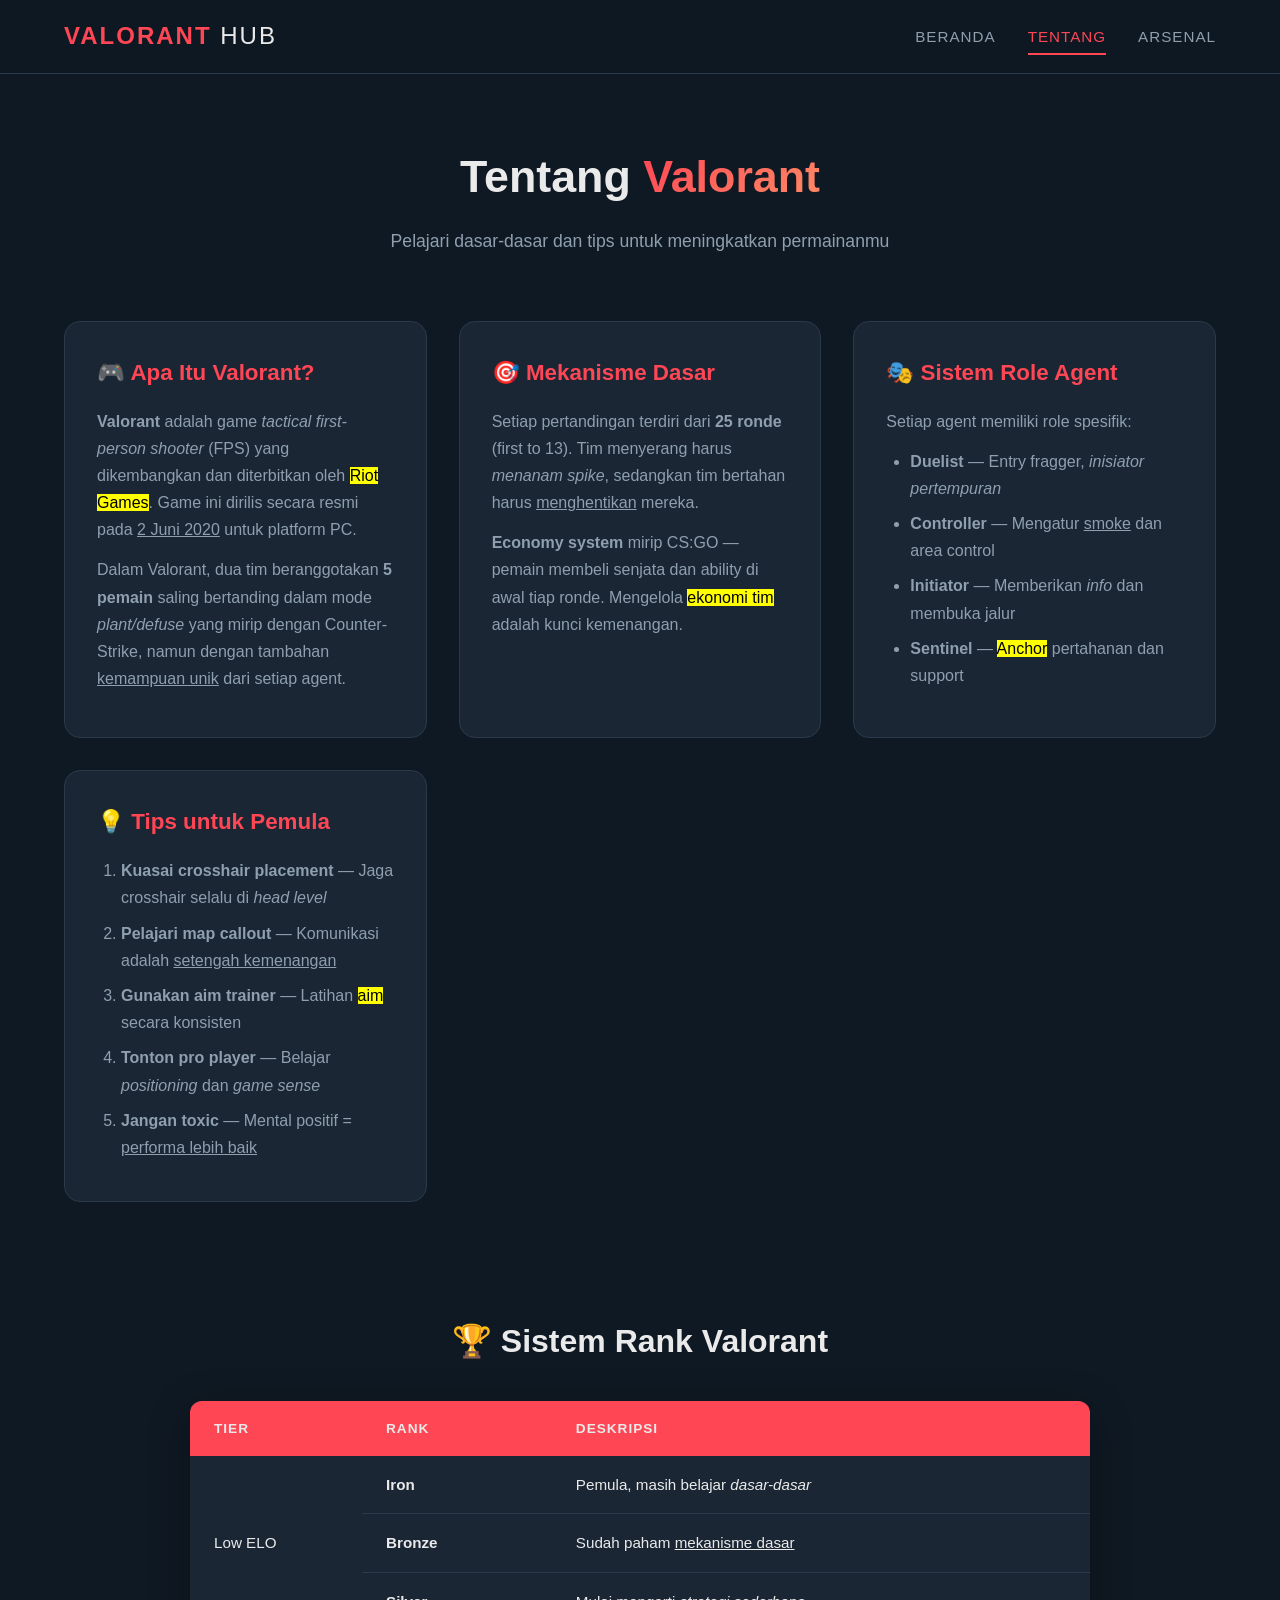
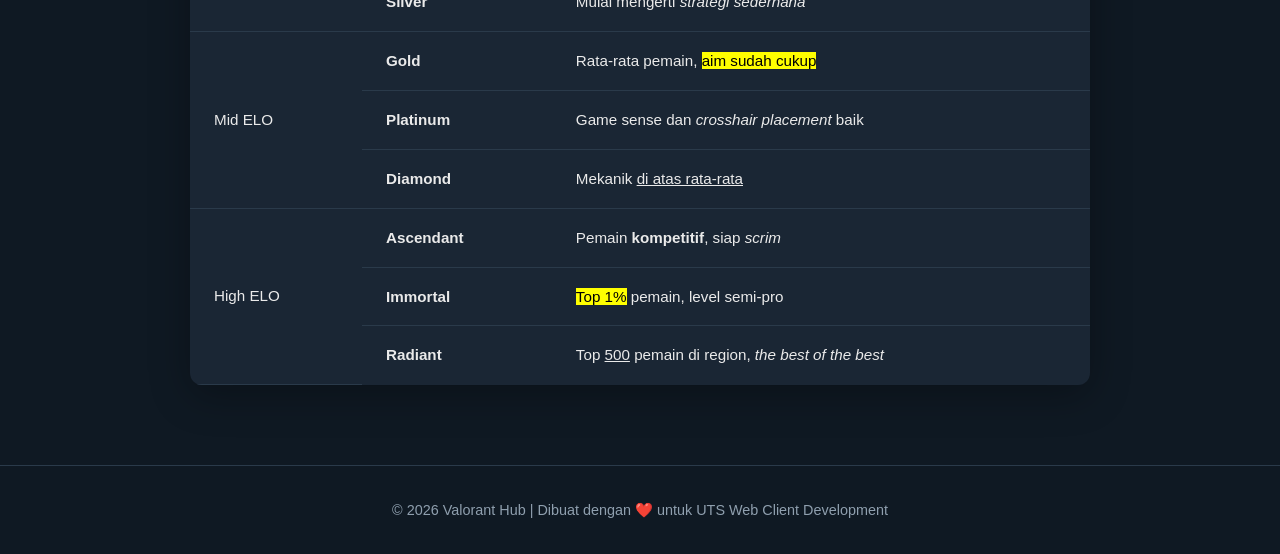
==== about.html @ b9630219 "feat: complete Valorant Hub website for UTS Web Client Development" ====
<!DOCTYPE html>
<html lang="id">
<head>
  <meta charset="UTF-8">
  <meta name="viewport" content="width=device-width, initial-scale=1.0">
  <title>Valorant Hub - Tentang</title>
  <link rel="stylesheet" href="style.css">
</head>
<body>
  <header>
    <nav>
      <div class="logo">VALORANT<span> HUB</span></div>
      <ul class="nav-links">
        <li><a href="index.html">Beranda</a></li>
        <li><a href="about.html" class="active">Tentang</a></li>
        <li><a href="gallery.html">Arsenal</a></li>
      </ul>
      <div class="hamburger" onclick="toggleMenu()">
        <span></span>
        <span></span>
        <span></span>
      </div>
    </nav>
  </header>

  <main>
    <section class="page-header">
      <h1>Tentang <span class="highlight">Valorant</span></h1>
      <p>Pelajari dasar-dasar dan tips untuk meningkatkan permainanmu</p>
    </section>

    <section class="about-content">
      <div class="about-grid">
        <div class="about-card">
          <h2>🎮 Apa Itu Valorant?</h2>
          <p><strong>Valorant</strong> adalah game <em>tactical first-person shooter</em> (FPS) yang dikembangkan dan diterbitkan oleh <mark>Riot Games</mark>. Game ini dirilis secara resmi pada <u>2 Juni 2020</u> untuk platform PC.</p>
          <p>Dalam Valorant, dua tim beranggotakan <strong>5 pemain</strong> saling bertanding dalam mode <em>plant/defuse</em> yang mirip dengan Counter-Strike, namun dengan tambahan <u>kemampuan unik</u> dari setiap agent.</p>
        </div>

        <div class="about-card">
          <h2>🎯 Mekanisme Dasar</h2>
          <p>Setiap pertandingan terdiri dari <strong>25 ronde</strong> (first to 13). Tim menyerang harus <em>menanam spike</em>, sedangkan tim bertahan harus <u>menghentikan</u> mereka.</p>
          <p><strong>Economy system</strong> mirip CS:GO — pemain membeli senjata dan ability di awal tiap ronde. Mengelola <mark>ekonomi tim</mark> adalah kunci kemenangan.</p>
        </div>

        <div class="about-card">
          <h2>🎭 Sistem Role Agent</h2>
          <p>Setiap agent memiliki role spesifik:</p>
          <ul>
            <li><strong>Duelist</strong> — Entry fragger, <em>inisiator pertempuran</em></li>
            <li><strong>Controller</strong> — Mengatur <u>smoke</u> dan area control</li>
            <li><strong>Initiator</strong> — Memberikan <em>info</em> dan membuka jalur</li>
            <li><strong>Sentinel</strong> — <mark>Anchor</mark> pertahanan dan support</li>
          </ul>
        </div>

        <div class="about-card">
          <h2>💡 Tips untuk Pemula</h2>
          <ol>
            <li><strong>Kuasai crosshair placement</strong> — Jaga crosshair selalu di <em>head level</em></li>
            <li><strong>Pelajari map callout</strong> — Komunikasi adalah <u>setengah kemenangan</u></li>
            <li><strong>Gunakan aim trainer</strong> — Latihan <mark>aim</mark> secara konsisten</li>
            <li><strong>Tonton pro player</strong> — Belajar <em>positioning</em> dan <em>game sense</em></li>
            <li><strong>Jangan toxic</strong> — Mental positif = <u>performa lebih baik</u></li>
          </ol>
        </div>
      </div>
    </section>

    <section class="rank-table">
      <h2>🏆 Sistem Rank Valorant</h2>
      <table>
        <thead>
          <tr>
            <th>Tier</th>
            <th>Rank</th>
            <th>Deskripsi</th>
          </tr>
        </thead>
        <tbody>
          <tr>
            <td rowspan="3">Low ELO</td>
            <td><strong>Iron</strong></td>
            <td>Pemula, masih belajar <em>dasar-dasar</em></td>
          </tr>
          <tr>
            <td><strong>Bronze</strong></td>
            <td>Sudah paham <u>mekanisme dasar</u></td>
          </tr>
          <tr>
            <td><strong>Silver</strong></td>
            <td>Mulai mengerti <em>strategi sederhana</em></td>
          </tr>
          <tr>
            <td rowspan="3">Mid ELO</td>
            <td><strong>Gold</strong></td>
            <td>Rata-rata pemain, <mark>aim sudah cukup</mark></td>
          </tr>
          <tr>
            <td><strong>Platinum</strong></td>
            <td>Game sense dan <em>crosshair placement</em> baik</td>
          </tr>
          <tr>
            <td><strong>Diamond</strong></td>
            <td>Mekanik <u>di atas rata-rata</u></td>
          </tr>
          <tr>
            <td rowspan="3">High ELO</td>
            <td><strong>Ascendant</strong></td>
            <td>Pemain <strong>kompetitif</strong>, siap <em>scrim</em></td>
          </tr>
          <tr>
            <td><strong>Immortal</strong></td>
            <td><mark>Top 1%</mark> pemain, level semi-pro</td>
          </tr>
          <tr>
            <td><strong>Radiant</strong></td>
            <td>Top <u>500</u> pemain di region, <em>the best of the best</em></td>
          </tr>
        </tbody>
      </table>
    </section>
  </main>

  <footer>
    <p>&copy; 2026 Valorant Hub | Dibuat dengan ❤️ untuk UTS Web Client Development</p>
  </footer>

  <script>
    function toggleMenu() {
      document.querySelector('.nav-links').classList.toggle('active');
    }
  </script>
</body>
</html>
---- style.css ----
/* ===== RESET & BASE ===== */
* {
  margin: 0;
  padding: 0;
  box-sizing: border-box;
}

:root {
  --primary: #FF4655;
  --primary-dark: #BD3944;
  --bg-dark: #0F1923;
  --bg-card: #1A2634;
  --bg-card-hover: #243447;
  --text: #EAEAEA;
  --text-muted: #8F9FAE;
  --accent: #FF8A65;
  --border: #2A3A4A;
  --gradient: linear-gradient(135deg, #FF4655, #FF8A65);
}

body {
  font-family: 'Segoe UI', Tahoma, Geneva, Verdana, sans-serif;
  background-color: var(--bg-dark);
  color: var(--text);
  line-height: 1.7;
  min-height: 100vh;
}

a {
  text-decoration: none;
  color: inherit;
}

img {
  max-width: 100%;
  height: auto;
  display: block;
}

/* ===== NAVBAR ===== */
nav {
  display: flex;
  justify-content: space-between;
  align-items: center;
  padding: 1rem 5%;
  background: rgba(15, 25, 35, 0.95);
  backdrop-filter: blur(10px);
  position: sticky;
  top: 0;
  z-index: 1000;
  border-bottom: 1px solid var(--border);
}

.logo {
  font-size: 1.5rem;
  font-weight: 800;
  color: var(--primary);
  letter-spacing: 2px;
}

.logo span {
  color: var(--text);
  font-weight: 300;
}

.nav-links {
  display: flex;
  list-style: none;
  gap: 2rem;
}

.nav-links a {
  color: var(--text-muted);
  font-weight: 500;
  font-size: 0.95rem;
  text-transform: uppercase;
  letter-spacing: 1px;
  padding: 0.5rem 0;
  transition: color 0.3s, border-bottom 0.3s;
  border-bottom: 2px solid transparent;
}

.nav-links a:hover,
.nav-links a.active {
  color: var(--primary);
  border-bottom-color: var(--primary);
}

.hamburger {
  display: none;
  flex-direction: column;
  gap: 5px;
  cursor: pointer;
}

.hamburger span {
  width: 25px;
  height: 2px;
  background: var(--text);
  transition: 0.3s;
}

/* ===== HERO ===== */
.hero {
  display: flex;
  align-items: center;
  justify-content: space-between;
  padding: 4rem 5%;
  gap: 3rem;
  min-height: 80vh;
}

.hero-content {
  flex: 1;
  max-width: 600px;
}

.hero-content h1 {
  font-size: 3rem;
  font-weight: 800;
  line-height: 1.2;
  margin-bottom: 1.5rem;
}

.highlight {
  background: var(--gradient);
  -webkit-background-clip: text;
  -webkit-text-fill-color: transparent;
  background-clip: text;
}

.hero-content p {
  font-size: 1.15rem;
  color: var(--text-muted);
  margin-bottom: 2rem;
  line-height: 1.8;
}

.btn {
  display: inline-block;
  padding: 0.85rem 2.5rem;
  background: var(--gradient);
  color: white;
  font-weight: 700;
  font-size: 1rem;
  border-radius: 50px;
  transition: transform 0.3s, box-shadow 0.3s;
  text-transform: uppercase;
  letter-spacing: 1px;
}

.btn:hover {
  transform: translateY(-3px);
  box-shadow: 0 10px 30px rgba(255, 70, 85, 0.4);
}

.hero-image {
  flex: 1;
  display: flex;
  justify-content: center;
}

.hero-image img {
  border-radius: 20px;
  box-shadow: 0 20px 60px rgba(0, 0, 0, 0.5);
  border: 2px solid var(--border);
  max-width: 500px;
  width: 100%;
}

/* ===== FEATURES ===== */
.features {
  padding: 5rem 5%;
  text-align: center;
}

.features h2 {
  font-size: 2.2rem;
  margin-bottom: 3rem;
  font-weight: 700;
}

.feature-grid {
  display: grid;
  grid-template-columns: repeat(auto-fit, minmax(280px, 1fr));
  gap: 2rem;
}

.feature-card {
  background: var(--bg-card);
  padding: 2.5rem 2rem;
  border-radius: 16px;
  border: 1px solid var(--border);
  transition: transform 0.3s, border-color 0.3s;
}

.feature-card:hover {
  transform: translateY(-8px);
  border-color: var(--primary);
}

.feature-icon {
  font-size: 3rem;
  margin-bottom: 1rem;
}

.feature-card h3 {
  font-size: 1.3rem;
  margin-bottom: 0.8rem;
  color: var(--primary);
}

.feature-card p {
  color: var(--text-muted);
  font-size: 0.95rem;
}

/* ===== STATS TABLE ===== */
.stats {
  padding: 5rem 5%;
}

.stats h2 {
  font-size: 2.2rem;
  margin-bottom: 2rem;
  text-align: center;
  font-weight: 700;
}

table {
  width: 100%;
  max-width: 900px;
  margin: 0 auto;
  border-collapse: collapse;
  background: var(--bg-card);
  border-radius: 12px;
  overflow: hidden;
  box-shadow: 0 10px 40px rgba(0, 0, 0, 0.3);
}

thead {
  background: var(--primary);
}

th {
  padding: 1rem 1.5rem;
  text-align: left;
  font-weight: 700;
  text-transform: uppercase;
  font-size: 0.85rem;
  letter-spacing: 1px;
}

td {
  padding: 1rem 1.5rem;
  border-bottom: 1px solid var(--border);
  font-size: 0.95rem;
}

tbody tr:hover {
  background: var(--bg-card-hover);
}

tbody tr:last-child td {
  border-bottom: none;
}

/* ===== PAGE HEADER ===== */
.page-header {
  text-align: center;
  padding: 4rem 5% 2rem;
}

.page-header h1 {
  font-size: 2.8rem;
  font-weight: 800;
  margin-bottom: 0.8rem;
}

.page-header p {
  color: var(--text-muted);
  font-size: 1.1rem;
}

/* ===== ABOUT ===== */
.about-content {
  padding: 2rem 5% 4rem;
}

.about-grid {
  display: grid;
  grid-template-columns: repeat(auto-fit, minmax(300px, 1fr));
  gap: 2rem;
}

.about-card {
  background: var(--bg-card);
  padding: 2rem;
  border-radius: 16px;
  border: 1px solid var(--border);
  transition: border-color 0.3s;
}

.about-card:hover {
  border-color: var(--primary);
}

.about-card h2 {
  font-size: 1.4rem;
  margin-bottom: 1rem;
  color: var(--primary);
}

.about-card p {
  color: var(--text-muted);
  margin-bottom: 0.8rem;
}

.about-card ul, .about-card ol {
  padding-left: 1.5rem;
  color: var(--text-muted);
}

.about-card li {
  margin-bottom: 0.5rem;
}

/* ===== RANK TABLE ===== */
.rank-table {
  padding: 3rem 5% 5rem;
}

.rank-table h2 {
  font-size: 2rem;
  margin-bottom: 2rem;
  text-align: center;
  font-weight: 700;
}

/* ===== WEAPON SHOWCASE ===== */
.weapon-showcase {
  padding: 2rem 5% 4rem;
}

.weapon-showcase h2 {
  font-size: 2rem;
  margin-bottom: 2rem;
  text-align: center;
  font-weight: 700;
}

.weapon-grid {
  display: grid;
  grid-template-columns: repeat(auto-fit, minmax(280px, 1fr));
  gap: 2rem;
}

.weapon-card {
  background: var(--bg-card);
  border-radius: 16px;
  overflow: hidden;
  border: 1px solid var(--border);
  transition: transform 0.3s, border-color 0.3s;
}

.weapon-card:hover {
  transform: translateY(-5px);
  border-color: var(--primary);
}

.weapon-img img {
  width: 100%;
  height: 200px;
  object-fit: cover;
}

.weapon-info {
  padding: 1.5rem;
}

.weapon-info h3 {
  font-size: 1.4rem;
  margin-bottom: 0.5rem;
  color: var(--primary);
}

.weapon-info p {
  color: var(--text-muted);
  font-size: 0.9rem;
  margin-bottom: 1rem;
}

.weapon-stats {
  display: flex;
  gap: 1.5rem;
  font-size: 0.85rem;
  color: var(--text-muted);
}

.weapon-stats strong {
  color: var(--accent);
}

/* ===== WEAPON TABLE ===== */
.weapon-table {
  padding: 2rem 5% 4rem;
}

.weapon-table h2 {
  font-size: 2rem;
  margin-bottom: 2rem;
  text-align: center;
  font-weight: 700;
}

/* ===== TIPS ===== */
.tips-section {
  padding: 2rem 5% 5rem;
}

.tips-section h2 {
  font-size: 2rem;
  margin-bottom: 2rem;
  text-align: center;
  font-weight: 700;
}

.tips-grid {
  display: grid;
  grid-template-columns: repeat(auto-fit, minmax(280px, 1fr));
  gap: 2rem;
  max-width: 1000px;
  margin: 0 auto;
}

.tip-card {
  background: var(--bg-card);
  padding: 2rem;
  border-radius: 16px;
  border: 1px solid var(--border);
  transition: border-color 0.3s;
}

.tip-card:hover {
  border-color: var(--primary);
}

.tip-card h3 {
  font-size: 1.2rem;
  margin-bottom: 0.8rem;
  color: var(--accent);
}

.tip-card p {
  color: var(--text-muted);
  font-size: 0.95rem;
}

/* ===== FOOTER ===== */
footer {
  text-align: center;
  padding: 2rem;
  background: rgba(15, 25, 35, 0.8);
  border-top: 1px solid var(--border);
  color: var(--text-muted);
  font-size: 0.9rem;
}

/* ===== RESPONSIVE ===== */
@media (max-width: 768px) {
  .hamburger {
    display: flex;
  }

  .nav-links {
    display: none;
    position: absolute;
    top: 100%;
    left: 0;
    right: 0;
    background: rgba(15, 25, 35, 0.98);
    flex-direction: column;
    padding: 1.5rem;
    gap: 1rem;
    border-bottom: 1px solid var(--border);
  }

  .nav-links.active {
    display: flex;
  }

  .hero {
    flex-direction: column;
    text-align: center;
    padding: 3rem 5%;
    min-height: auto;
  }

  .hero-content h1 {
    font-size: 2rem;
  }

  .hero-image {
    order: -1;
  }

  .hero-image img {
    max-width: 350px;
  }

  .feature-grid,
  .weapon-grid,
  .about-grid,
  .tips-grid {
    grid-template-columns: 1fr;
  }

  table {
    font-size: 0.85rem;
  }

  th, td {
    padding: 0.7rem 1rem;
  }

  .page-header h1 {
    font-size: 2rem;
  }

  .weapon-stats {
    flex-direction: column;
    gap: 0.5rem;
  }
}

@media (max-width: 480px) {
  .hero-content h1 {
    font-size: 1.6rem;
  }

  .btn {
    padding: 0.7rem 2rem;
    font-size: 0.9rem;
  }

  .feature-card,
  .about-card,
  .tip-card {
    padding: 1.5rem;
  }
}
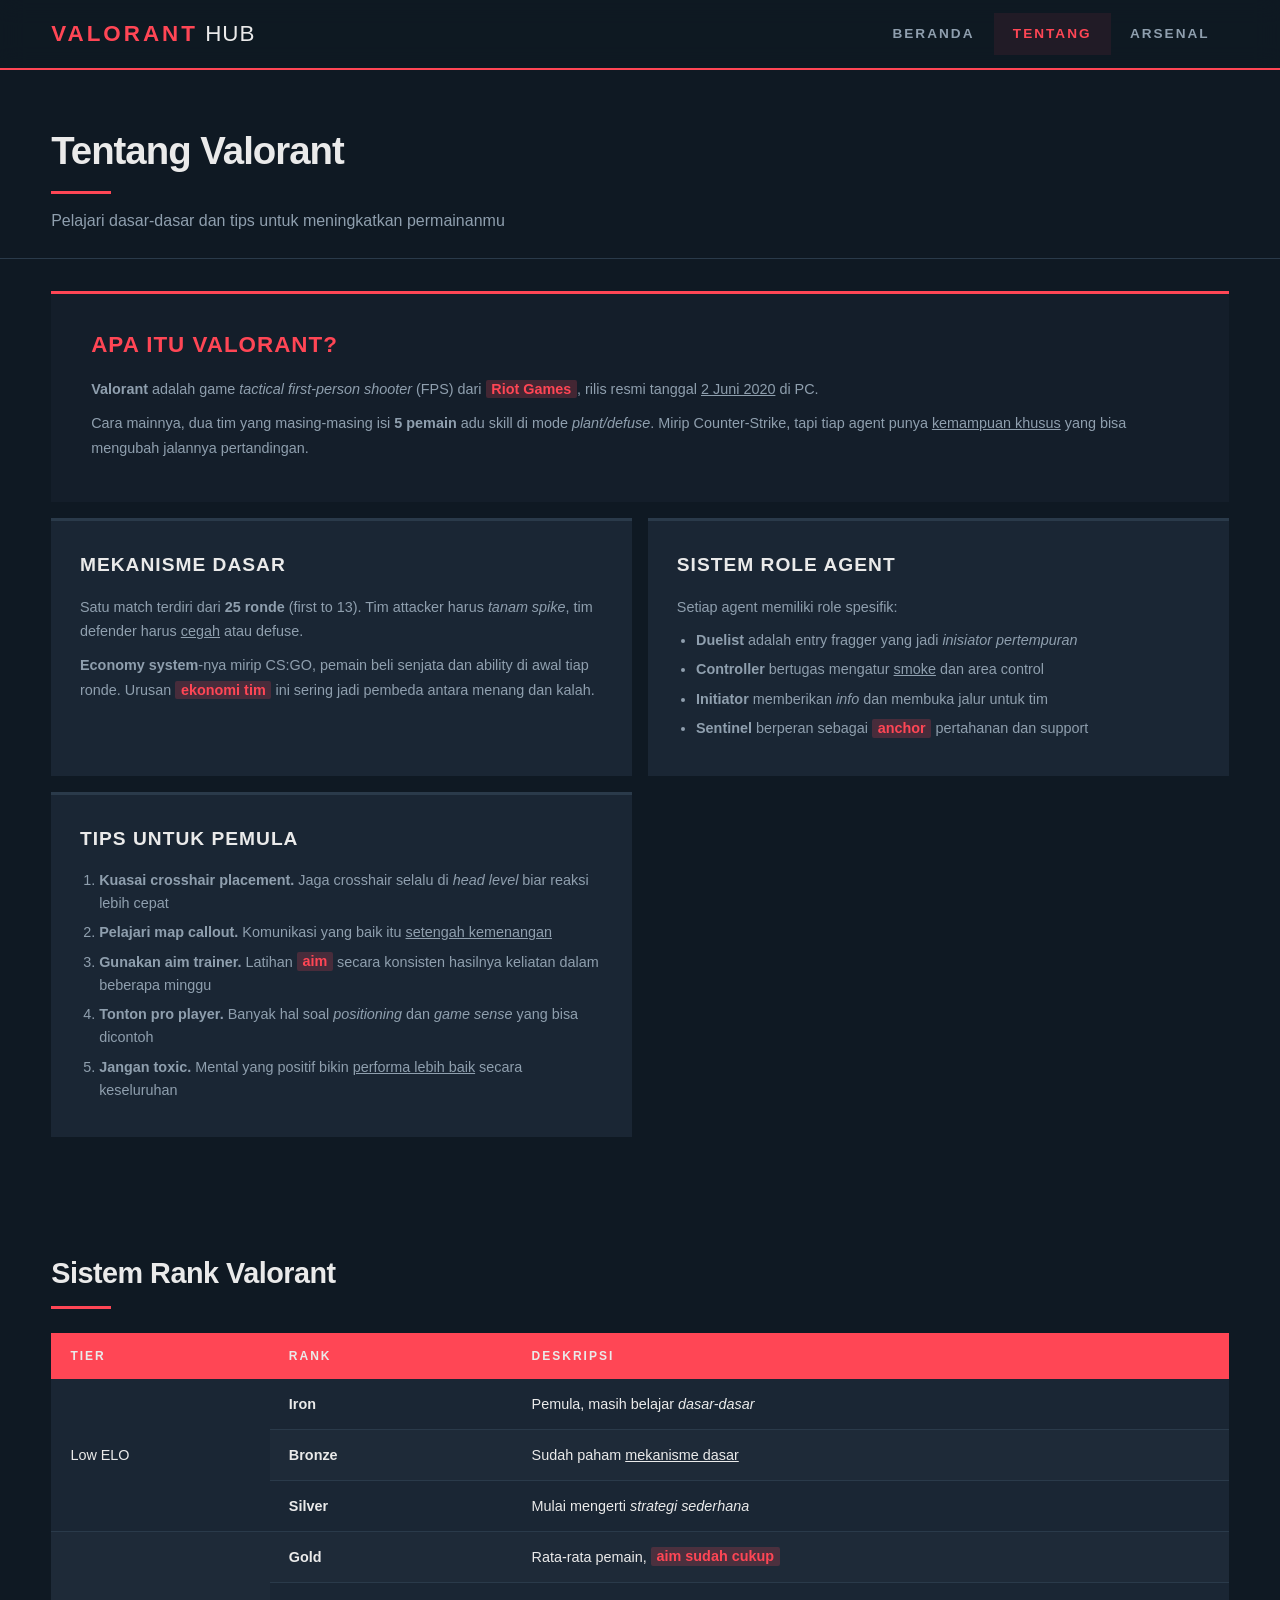
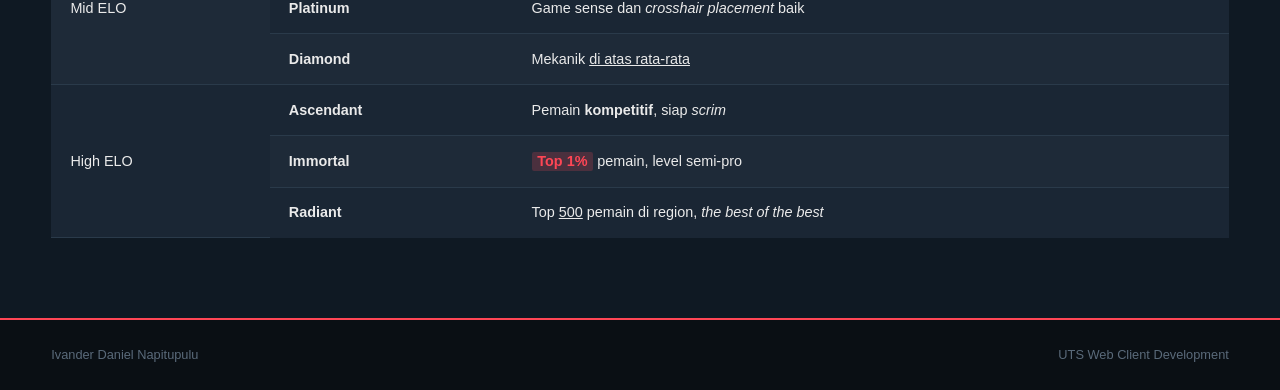
==== commit 709b55d7: "done" ====
--- a/about.html
+++ b/about.html
@@ -26,49 +26,51 @@
   <main>
     <section class="page-header">
       <h1>Tentang <span class="highlight">Valorant</span></h1>
+      <div class="section-divider"></div>
       <p>Pelajari dasar-dasar dan tips untuk meningkatkan permainanmu</p>
     </section>
 
     <section class="about-content">
       <div class="about-grid">
         <div class="about-card">
-          <h2>🎮 Apa Itu Valorant?</h2>
-          <p><strong>Valorant</strong> adalah game <em>tactical first-person shooter</em> (FPS) yang dikembangkan dan diterbitkan oleh <mark>Riot Games</mark>. Game ini dirilis secara resmi pada <u>2 Juni 2020</u> untuk platform PC.</p>
-          <p>Dalam Valorant, dua tim beranggotakan <strong>5 pemain</strong> saling bertanding dalam mode <em>plant/defuse</em> yang mirip dengan Counter-Strike, namun dengan tambahan <u>kemampuan unik</u> dari setiap agent.</p>
+          <h2>Apa Itu Valorant?</h2>
+          <p><strong>Valorant</strong> adalah game <em>tactical first-person shooter</em> (FPS) dari <mark>Riot Games</mark>, rilis resmi tanggal <u>2 Juni 2020</u> di PC.</p>
+          <p>Cara mainnya, dua tim yang masing-masing isi <strong>5 pemain</strong> adu skill di mode <em>plant/defuse</em>. Mirip Counter-Strike, tapi tiap agent punya <u>kemampuan khusus</u> yang bisa mengubah jalannya pertandingan.</p>
         </div>
 
         <div class="about-card">
-          <h2>🎯 Mekanisme Dasar</h2>
-          <p>Setiap pertandingan terdiri dari <strong>25 ronde</strong> (first to 13). Tim menyerang harus <em>menanam spike</em>, sedangkan tim bertahan harus <u>menghentikan</u> mereka.</p>
-          <p><strong>Economy system</strong> mirip CS:GO — pemain membeli senjata dan ability di awal tiap ronde. Mengelola <mark>ekonomi tim</mark> adalah kunci kemenangan.</p>
+          <h2>Mekanisme Dasar</h2>
+          <p>Satu match terdiri dari <strong>25 ronde</strong> (first to 13). Tim attacker harus <em>tanam spike</em>, tim defender harus <u>cegah</u> atau defuse.</p>
+          <p><strong>Economy system</strong>-nya mirip CS:GO, pemain beli senjata dan ability di awal tiap ronde. Urusan <mark>ekonomi tim</mark> ini sering jadi pembeda antara menang dan kalah.</p>
         </div>
 
         <div class="about-card">
-          <h2>🎭 Sistem Role Agent</h2>
+          <h2>Sistem Role Agent</h2>
           <p>Setiap agent memiliki role spesifik:</p>
           <ul>
-            <li><strong>Duelist</strong> — Entry fragger, <em>inisiator pertempuran</em></li>
-            <li><strong>Controller</strong> — Mengatur <u>smoke</u> dan area control</li>
-            <li><strong>Initiator</strong> — Memberikan <em>info</em> dan membuka jalur</li>
-            <li><strong>Sentinel</strong> — <mark>Anchor</mark> pertahanan dan support</li>
+            <li><strong>Duelist</strong> adalah entry fragger yang jadi <em>inisiator pertempuran</em></li>
+            <li><strong>Controller</strong> bertugas mengatur <u>smoke</u> dan area control</li>
+            <li><strong>Initiator</strong> memberikan <em>info</em> dan membuka jalur untuk tim</li>
+            <li><strong>Sentinel</strong> berperan sebagai <mark>anchor</mark> pertahanan dan support</li>
           </ul>
         </div>
 
         <div class="about-card">
-          <h2>💡 Tips untuk Pemula</h2>
+          <h2>Tips untuk Pemula</h2>
           <ol>
-            <li><strong>Kuasai crosshair placement</strong> — Jaga crosshair selalu di <em>head level</em></li>
-            <li><strong>Pelajari map callout</strong> — Komunikasi adalah <u>setengah kemenangan</u></li>
-            <li><strong>Gunakan aim trainer</strong> — Latihan <mark>aim</mark> secara konsisten</li>
-            <li><strong>Tonton pro player</strong> — Belajar <em>positioning</em> dan <em>game sense</em></li>
-            <li><strong>Jangan toxic</strong> — Mental positif = <u>performa lebih baik</u></li>
+            <li><strong>Kuasai crosshair placement.</strong> Jaga crosshair selalu di <em>head level</em> biar reaksi lebih cepat</li>
+            <li><strong>Pelajari map callout.</strong> Komunikasi yang baik itu <u>setengah kemenangan</u></li>
+            <li><strong>Gunakan aim trainer.</strong> Latihan <mark>aim</mark> secara konsisten hasilnya keliatan dalam beberapa minggu</li>
+            <li><strong>Tonton pro player.</strong> Banyak hal soal <em>positioning</em> dan <em>game sense</em> yang bisa dicontoh</li>
+            <li><strong>Jangan toxic.</strong> Mental yang positif bikin <u>performa lebih baik</u> secara keseluruhan</li>
           </ol>
         </div>
       </div>
     </section>
 
     <section class="rank-table">
-      <h2>🏆 Sistem Rank Valorant</h2>
+      <h2>Sistem Rank Valorant</h2>
+      <div class="section-divider"></div>
       <table>
         <thead>
           <tr>
@@ -123,7 +125,8 @@
   </main>
 
   <footer>
-    <p>&copy; 2026 Valorant Hub | Dibuat dengan ❤️ untuk UTS Web Client Development</p>
+    <p>Ivander Daniel Napitupulu</p>
+    <p>UTS Web Client Development</p>
   </footer>
 
   <script>
--- a/style.css
+++ b/style.css
@@ -1,4 +1,4 @@
-/* ===== RESET & BASE ===== */
+/*  RESET & BASE  */
 * {
   margin: 0;
   padding: 0;
@@ -10,12 +10,13 @@
   --primary-dark: #BD3944;
   --bg-dark: #0F1923;
   --bg-card: #1A2634;
+  --bg-card-alt: #141E2A;
   --bg-card-hover: #243447;
   --text: #EAEAEA;
   --text-muted: #8F9FAE;
+  --text-dim: #5A6A7A;
   --accent: #FF8A65;
   --border: #2A3A4A;
-  --gradient: linear-gradient(135deg, #FF4655, #FF8A65);
 }
 
 body {
@@ -24,6 +25,7 @@
   color: var(--text);
   line-height: 1.7;
   min-height: 100vh;
+  overflow-x: hidden;
 }
 
 a {
@@ -37,53 +39,70 @@
   display: block;
 }
 
-/* ===== NAVBAR ===== */
+mark {
+  background: rgba(255, 70, 85, 0.2);
+  color: var(--primary);
+  padding: 0.1em 0.4em;
+  border-radius: 2px;
+  font-weight: 600;
+}
+
+/*  NAVBAR  */
 nav {
   display: flex;
   justify-content: space-between;
   align-items: center;
-  padding: 1rem 5%;
-  background: rgba(15, 25, 35, 0.95);
-  backdrop-filter: blur(10px);
+  padding: 0.8rem 4%;
+  background: rgba(15, 25, 35, 0.92);
+  backdrop-filter: blur(12px);
   position: sticky;
   top: 0;
   z-index: 1000;
-  border-bottom: 1px solid var(--border);
+  border-bottom: 2px solid var(--primary);
 }
 
 .logo {
-  font-size: 1.5rem;
-  font-weight: 800;
+  font-size: 1.4rem;
+  font-weight: 900;
   color: var(--primary);
-  letter-spacing: 2px;
+  letter-spacing: 3px;
+  text-transform: uppercase;
 }
 
 .logo span {
   color: var(--text);
   font-weight: 300;
+  letter-spacing: 1px;
 }
 
 .nav-links {
   display: flex;
   list-style: none;
-  gap: 2rem;
+  gap: 0;
+}
+
+.nav-links li {
+  position: relative;
 }
 
 .nav-links a {
   color: var(--text-muted);
-  font-weight: 500;
-  font-size: 0.95rem;
+  font-weight: 600;
+  font-size: 0.85rem;
   text-transform: uppercase;
-  letter-spacing: 1px;
-  padding: 0.5rem 0;
-  transition: color 0.3s, border-bottom 0.3s;
-  border-bottom: 2px solid transparent;
-}
-
-.nav-links a:hover,
+  letter-spacing: 2px;
+  padding: 0.6rem 1.2rem;
+  transition: color 0.2s;
+  display: block;
+}
+
+.nav-links a:hover {
+  color: var(--text);
+}
+
 .nav-links a.active {
   color: var(--primary);
-  border-bottom-color: var(--primary);
+  background: rgba(255, 70, 85, 0.08);
 }
 
 .hamburger {
@@ -91,151 +110,204 @@
   flex-direction: column;
   gap: 5px;
   cursor: pointer;
+  padding: 4px;
 }
 
 .hamburger span {
-  width: 25px;
+  width: 22px;
   height: 2px;
   background: var(--text);
   transition: 0.3s;
 }
 
-/* ===== HERO ===== */
+/* HERO  */
 .hero {
-  display: flex;
+  display: grid;
+  grid-template-columns: 1fr 1fr;
   align-items: center;
-  justify-content: space-between;
-  padding: 4rem 5%;
-  gap: 3rem;
-  min-height: 80vh;
+  padding: 6rem 4% 0;
+  gap: 2rem;
+  min-height: 85vh;
+  position: relative;
+}
+
+.hero::after {
+  content: '';
+  position: absolute;
+  bottom: 0;
+  left: 0;
+  right: 0;
+  height: 120px;
+  background: linear-gradient(to top, var(--bg-dark), transparent);
+  pointer-events: none;
 }
 
 .hero-content {
-  flex: 1;
-  max-width: 600px;
+  padding-bottom: 4rem;
+  position: relative;
+  z-index: 1;
 }
 
 .hero-content h1 {
-  font-size: 3rem;
-  font-weight: 800;
-  line-height: 1.2;
-  margin-bottom: 1.5rem;
-}
-
-.highlight {
-  background: var(--gradient);
-  -webkit-background-clip: text;
-  -webkit-text-fill-color: transparent;
-  background-clip: text;
+  font-size: 3.4rem;
+  font-weight: 900;
+  line-height: 1.05;
+  margin-bottom: 1.2rem;
+  letter-spacing: -1px;
+}
+
+.hero-content h1 .highlight {
+  display: inline-block;
+  color: var(--primary);
 }
 
 .hero-content p {
-  font-size: 1.15rem;
+  font-size: 1.05rem;
   color: var(--text-muted);
   margin-bottom: 2rem;
   line-height: 1.8;
+  max-width: 480px;
 }
 
 .btn {
   display: inline-block;
-  padding: 0.85rem 2.5rem;
-  background: var(--gradient);
+  padding: 0.75rem 2rem;
+  background: var(--primary);
   color: white;
   font-weight: 700;
-  font-size: 1rem;
-  border-radius: 50px;
-  transition: transform 0.3s, box-shadow 0.3s;
+  font-size: 0.85rem;
+  border-radius: 2px;
+  transition: background 0.2s, transform 0.2s;
   text-transform: uppercase;
-  letter-spacing: 1px;
+  letter-spacing: 2px;
 }
 
 .btn:hover {
-  transform: translateY(-3px);
-  box-shadow: 0 10px 30px rgba(255, 70, 85, 0.4);
+  background: var(--primary-dark);
+  transform: translateY(-2px);
 }
 
 .hero-image {
-  flex: 1;
   display: flex;
-  justify-content: center;
+  align-items: flex-end;
+  justify-content: flex-end;
 }
 
 .hero-image img {
-  border-radius: 20px;
-  box-shadow: 0 20px 60px rgba(0, 0, 0, 0.5);
-  border: 2px solid var(--border);
-  max-width: 500px;
+  border-radius: 4px 4px 0 0;
+  box-shadow: -20px -20px 0 var(--primary);
+  max-width: 480px;
   width: 100%;
-}
-
-/* ===== FEATURES ===== */
+  position: relative;
+  z-index: 1;
+}
+
+/* SECTION DIVIDER  */
+.section-divider {
+  width: 60px;
+  height: 3px;
+  background: var(--primary);
+  margin: 0 0 1.5rem 0;
+}
+
+.section-divider--center {
+  margin: 0 auto 1.5rem auto;
+}
+
+/* FEATURES SECTION */
 .features {
-  padding: 5rem 5%;
-  text-align: center;
+  padding: 5rem 4% 4rem;
+  position: relative;
 }
 
 .features h2 {
-  font-size: 2.2rem;
+  font-size: 2rem;
+  font-weight: 800;
   margin-bottom: 3rem;
-  font-weight: 700;
+  letter-spacing: -0.5px;
 }
 
 .feature-grid {
   display: grid;
-  grid-template-columns: repeat(auto-fit, minmax(280px, 1fr));
-  gap: 2rem;
+  grid-template-columns: 1.2fr 0.8fr;
+  gap: 1rem;
 }
 
 .feature-card {
   background: var(--bg-card);
+  padding: 2rem 1.8rem;
+  border-left: 3px solid var(--primary);
+  transition: background 0.2s;
+  display: flex;
+  flex-direction: column;
+  gap: 0.5rem;
+}
+
+.feature-card:hover {
+  background: var(--bg-card-hover);
+}
+
+.feature-card:first-child {
+  grid-row: span 2;
   padding: 2.5rem 2rem;
-  border-radius: 16px;
-  border: 1px solid var(--border);
-  transition: transform 0.3s, border-color 0.3s;
-}
-
-.feature-card:hover {
-  transform: translateY(-8px);
-  border-color: var(--primary);
+  background: var(--primary);
+  border-left: none;
+}
+
+.feature-card:first-child h3 {
+  color: white;
+  font-size: 1.5rem;
+}
+
+.feature-card:first-child p {
+  color: rgba(255,255,255,0.85);
+  font-size: 1rem;
+  line-height: 1.7;
+}
+
+.feature-card:first-child .feature-icon {
+  color: rgba(255,255,255,0.25);
 }
 
 .feature-icon {
-  font-size: 3rem;
-  margin-bottom: 1rem;
+  font-size: 2rem;
+  font-weight: 900;
+  color: var(--primary);
+  opacity: 0.25;
+  font-family: 'Courier New', monospace;
+  letter-spacing: 2px;
 }
 
 .feature-card h3 {
-  font-size: 1.3rem;
-  margin-bottom: 0.8rem;
-  color: var(--primary);
+  font-size: 1.15rem;
+  font-weight: 700;
+  color: var(--text);
+  margin-bottom: 0.3rem;
 }
 
 .feature-card p {
   color: var(--text-muted);
-  font-size: 0.95rem;
-}
-
-/* ===== STATS TABLE ===== */
+  font-size: 0.9rem;
+  line-height: 1.6;
+}
+
+/*  STATS TABLE  */
 .stats {
-  padding: 5rem 5%;
+  padding: 4rem 4% 5rem;
 }
 
 .stats h2 {
-  font-size: 2.2rem;
+  font-size: 1.8rem;
+  font-weight: 800;
   margin-bottom: 2rem;
-  text-align: center;
-  font-weight: 700;
+  letter-spacing: -0.5px;
 }
 
 table {
   width: 100%;
-  max-width: 900px;
-  margin: 0 auto;
+  max-width: 100%;
   border-collapse: collapse;
   background: var(--bg-card);
-  border-radius: 12px;
-  overflow: hidden;
-  box-shadow: 0 10px 40px rgba(0, 0, 0, 0.3);
 }
 
 thead {
@@ -243,18 +315,22 @@
 }
 
 th {
-  padding: 1rem 1.5rem;
+  padding: 0.8rem 1.2rem;
   text-align: left;
   font-weight: 700;
   text-transform: uppercase;
-  font-size: 0.85rem;
-  letter-spacing: 1px;
+  font-size: 0.75rem;
+  letter-spacing: 2px;
 }
 
 td {
-  padding: 1rem 1.5rem;
+  padding: 0.8rem 1.2rem;
   border-bottom: 1px solid var(--border);
-  font-size: 0.95rem;
+  font-size: 0.9rem;
+}
+
+tbody tr:nth-child(even) {
+  background: rgba(255,255,255,0.02);
 }
 
 tbody tr:hover {
@@ -265,208 +341,275 @@
   border-bottom: none;
 }
 
-/* ===== PAGE HEADER ===== */
+/*  PAGE HEADER  */
 .page-header {
-  text-align: center;
-  padding: 4rem 5% 2rem;
+  padding: 3rem 4% 1.5rem;
+  border-bottom: 1px solid var(--border);
+  margin-bottom: 2rem;
 }
 
 .page-header h1 {
-  font-size: 2.8rem;
-  font-weight: 800;
+  font-size: 2.4rem;
+  font-weight: 900;
+  margin-bottom: 0.5rem;
+  letter-spacing: -1px;
+}
+
+.page-header .section-divider {
   margin-bottom: 0.8rem;
 }
 
 .page-header p {
   color: var(--text-muted);
-  font-size: 1.1rem;
-}
-
-/* ===== ABOUT ===== */
+  font-size: 1rem;
+}
+
+/*  ABOUT  */
 .about-content {
-  padding: 2rem 5% 4rem;
+  padding: 0 4% 4rem;
 }
 
 .about-grid {
   display: grid;
-  grid-template-columns: repeat(auto-fit, minmax(300px, 1fr));
-  gap: 2rem;
+  grid-template-columns: 1fr 1fr;
+  gap: 1rem;
 }
 
 .about-card {
   background: var(--bg-card);
-  padding: 2rem;
-  border-radius: 16px;
-  border: 1px solid var(--border);
-  transition: border-color 0.3s;
+  padding: 1.8rem;
+  border-top: 3px solid var(--border);
+  transition: border-color 0.2s;
 }
 
 .about-card:hover {
-  border-color: var(--primary);
+  border-top-color: var(--primary);
+}
+
+.about-card:first-child {
+  grid-column: span 2;
+  background: var(--bg-card-alt);
+  border-top: 3px solid var(--primary);
+  padding: 2rem 2.5rem;
 }
 
 .about-card h2 {
+  font-size: 1.2rem;
+  font-weight: 800;
+  margin-bottom: 0.8rem;
+  color: var(--text);
+  text-transform: uppercase;
+  letter-spacing: 1px;
+}
+
+.about-card:first-child h2 {
   font-size: 1.4rem;
-  margin-bottom: 1rem;
   color: var(--primary);
 }
 
 .about-card p {
   color: var(--text-muted);
-  margin-bottom: 0.8rem;
+  margin-bottom: 0.6rem;
+  font-size: 0.9rem;
 }
 
 .about-card ul, .about-card ol {
-  padding-left: 1.5rem;
+  padding-left: 1.2rem;
   color: var(--text-muted);
+  font-size: 0.9rem;
 }
 
 .about-card li {
+  margin-bottom: 0.4rem;
+  line-height: 1.6;
+}
+
+/*  RANK TABLE  */
+.rank-table {
+  padding: 3rem 4% 5rem;
+}
+
+.rank-table h2 {
+  font-size: 1.8rem;
+  font-weight: 800;
   margin-bottom: 0.5rem;
-}
-
-/* ===== RANK TABLE ===== */
-.rank-table {
-  padding: 3rem 5% 5rem;
-}
-
-.rank-table h2 {
-  font-size: 2rem;
-  margin-bottom: 2rem;
-  text-align: center;
-  font-weight: 700;
-}
-
-/* ===== WEAPON SHOWCASE ===== */
+  letter-spacing: -0.5px;
+}
+
+/*  WEAPON SHOWCASE  */
 .weapon-showcase {
-  padding: 2rem 5% 4rem;
+  padding: 2rem 4% 3rem;
 }
 
 .weapon-showcase h2 {
-  font-size: 2rem;
-  margin-bottom: 2rem;
-  text-align: center;
-  font-weight: 700;
+  font-size: 1.8rem;
+  font-weight: 800;
+  margin-bottom: 0.5rem;
+  letter-spacing: -0.5px;
 }
 
 .weapon-grid {
   display: grid;
-  grid-template-columns: repeat(auto-fit, minmax(280px, 1fr));
-  gap: 2rem;
+  grid-template-columns: repeat(2, 1fr);
+  gap: 1rem;
 }
 
 .weapon-card {
   background: var(--bg-card);
-  border-radius: 16px;
   overflow: hidden;
-  border: 1px solid var(--border);
-  transition: transform 0.3s, border-color 0.3s;
+  display: flex;
+  flex-direction: column;
+  transition: transform 0.2s;
 }
 
 .weapon-card:hover {
-  transform: translateY(-5px);
-  border-color: var(--primary);
+  transform: translateY(-3px);
+}
+
+.weapon-card:first-child {
+  grid-column: span 2;
+  flex-direction: row;
+}
+
+.weapon-card:first-child .weapon-img img {
+  height: 100%;
+  width: 300px;
+  min-height: 220px;
+}
+
+.weapon-card:first-child .weapon-info {
+  flex: 1;
+  display: flex;
+  flex-direction: column;
+  justify-content: center;
+  padding: 2rem;
 }
 
 .weapon-img img {
   width: 100%;
-  height: 200px;
+  height: 180px;
   object-fit: cover;
+  display: block;
 }
 
 .weapon-info {
-  padding: 1.5rem;
+  padding: 1.2rem 1.5rem;
+  flex: 1;
 }
 
 .weapon-info h3 {
-  font-size: 1.4rem;
-  margin-bottom: 0.5rem;
-  color: var(--primary);
+  font-size: 1.2rem;
+  font-weight: 800;
+  margin-bottom: 0.4rem;
+  color: var(--text);
+  text-transform: uppercase;
+  letter-spacing: 1px;
 }
 
 .weapon-info p {
   color: var(--text-muted);
-  font-size: 0.9rem;
-  margin-bottom: 1rem;
+  font-size: 0.85rem;
+  margin-bottom: 0.8rem;
+  line-height: 1.6;
 }
 
 .weapon-stats {
   display: flex;
   gap: 1.5rem;
-  font-size: 0.85rem;
-  color: var(--text-muted);
+  font-size: 0.8rem;
+  color: var(--text-dim);
+  border-top: 1px solid var(--border);
+  padding-top: 0.6rem;
 }
 
 .weapon-stats strong {
   color: var(--accent);
-}
-
-/* ===== WEAPON TABLE ===== */
+  font-weight: 700;
+}
+
+/*  WEAPON TABLE  */
 .weapon-table {
-  padding: 2rem 5% 4rem;
+  padding: 3rem 4% 4rem;
 }
 
 .weapon-table h2 {
-  font-size: 2rem;
-  margin-bottom: 2rem;
-  text-align: center;
-  font-weight: 700;
-}
-
-/* ===== TIPS ===== */
+  font-size: 1.8rem;
+  font-weight: 800;
+  margin-bottom: 0.5rem;
+  letter-spacing: -0.5px;
+}
+
+/*  TIPS  */
 .tips-section {
-  padding: 2rem 5% 5rem;
+  padding: 3rem 4% 5rem;
 }
 
 .tips-section h2 {
-  font-size: 2rem;
-  margin-bottom: 2rem;
-  text-align: center;
-  font-weight: 700;
+  font-size: 1.8rem;
+  font-weight: 800;
+  margin-bottom: 0.5rem;
+  letter-spacing: -0.5px;
 }
 
 .tips-grid {
   display: grid;
-  grid-template-columns: repeat(auto-fit, minmax(280px, 1fr));
-  gap: 2rem;
-  max-width: 1000px;
-  margin: 0 auto;
+  grid-template-columns: repeat(3, 1fr);
+  gap: 1rem;
 }
 
 .tip-card {
+  background: var(--bg-card-alt);
+  padding: 1.5rem;
+  border-top: 4px solid var(--border);
+  transition: border-color 0.2s;
+}
+
+.tip-card:hover {
+  border-top-color: var(--primary);
+}
+
+.tip-card:nth-child(2) {
+  border-top-color: var(--accent);
   background: var(--bg-card);
-  padding: 2rem;
-  border-radius: 16px;
-  border: 1px solid var(--border);
-  transition: border-color 0.3s;
-}
-
-.tip-card:hover {
-  border-color: var(--primary);
+  padding: 2rem 1.5rem;
 }
 
 .tip-card h3 {
-  font-size: 1.2rem;
-  margin-bottom: 0.8rem;
+  font-size: 1rem;
+  font-weight: 800;
+  margin-bottom: 0.6rem;
+  color: var(--text);
+  text-transform: uppercase;
+  letter-spacing: 0.5px;
+}
+
+.tip-card:nth-child(2) h3 {
   color: var(--accent);
 }
 
 .tip-card p {
   color: var(--text-muted);
-  font-size: 0.95rem;
-}
-
-/* ===== FOOTER ===== */
+  font-size: 0.85rem;
+  line-height: 1.6;
+}
+
+/*  FOOTER  */
 footer {
-  text-align: center;
-  padding: 2rem;
-  background: rgba(15, 25, 35, 0.8);
-  border-top: 1px solid var(--border);
-  color: var(--text-muted);
-  font-size: 0.9rem;
-}
-
-/* ===== RESPONSIVE ===== */
+  display: flex;
+  justify-content: space-between;
+  align-items: center;
+  padding: 1.5rem 4%;
+  background: #0A0F14;
+  border-top: 2px solid var(--primary);
+  color: var(--text-dim);
+  font-size: 0.8rem;
+}
+
+footer p {
+  margin: 0;
+}
+
+/*  RESPONSIVE  */
 @media (max-width: 768px) {
   .hamburger {
     display: flex;
@@ -480,9 +623,8 @@
     right: 0;
     background: rgba(15, 25, 35, 0.98);
     flex-direction: column;
-    padding: 1.5rem;
-    gap: 1rem;
-    border-bottom: 1px solid var(--border);
+    padding: 1rem 4%;
+    border-bottom: 2px solid var(--primary);
   }
 
   .nav-links.active {
@@ -490,62 +632,108 @@
   }
 
   .hero {
+    grid-template-columns: 1fr;
+    min-height: auto;
+    padding: 2rem 4% 0;
+  }
+
+  .hero-content {
+    padding-bottom: 2rem;
+  }
+
+  .hero-content h1 {
+    font-size: 2.2rem;
+  }
+
+  .hero-image {
+    justify-content: center;
+  }
+
+  .hero-image img {
+    max-width: 320px;
+    box-shadow: -10px -10px 0 var(--primary);
+  }
+
+  .feature-grid {
+    grid-template-columns: 1fr;
+  }
+
+  .feature-card:first-child {
+    grid-row: span 1;
+  }
+
+  .about-grid {
+    grid-template-columns: 1fr;
+  }
+
+  .about-card:first-child {
+    grid-column: span 1;
+  }
+
+  .weapon-grid {
+    grid-template-columns: 1fr;
+  }
+
+  .weapon-card:first-child {
+    grid-column: span 1;
     flex-direction: column;
-    text-align: center;
-    padding: 3rem 5%;
+  }
+
+  .weapon-card:first-child .weapon-img img {
+    width: 100%;
+    height: 200px;
     min-height: auto;
   }
 
-  .hero-content h1 {
-    font-size: 2rem;
-  }
-
-  .hero-image {
-    order: -1;
-  }
-
-  .hero-image img {
-    max-width: 350px;
-  }
-
-  .feature-grid,
-  .weapon-grid,
-  .about-grid,
   .tips-grid {
     grid-template-columns: 1fr;
   }
 
+  .tip-card:nth-child(2) {
+    padding: 1.5rem;
+  }
+
   table {
-    font-size: 0.85rem;
+    font-size: 0.8rem;
   }
 
   th, td {
-    padding: 0.7rem 1rem;
+    padding: 0.6rem 0.8rem;
   }
 
   .page-header h1 {
-    font-size: 2rem;
+    font-size: 1.8rem;
   }
 
   .weapon-stats {
     flex-direction: column;
+    gap: 0.3rem;
+  }
+
+  footer {
+    flex-direction: column;
     gap: 0.5rem;
+    text-align: center;
   }
 }
 
 @media (max-width: 480px) {
   .hero-content h1 {
-    font-size: 1.6rem;
+    font-size: 1.8rem;
   }
 
   .btn {
-    padding: 0.7rem 2rem;
-    font-size: 0.9rem;
+    padding: 0.6rem 1.5rem;
+    font-size: 0.8rem;
   }
 
   .feature-card,
   .about-card,
   .tip-card {
+    padding: 1.2rem;
+  }
+
+  .feature-card:first-child {
     padding: 1.5rem;
   }
 }
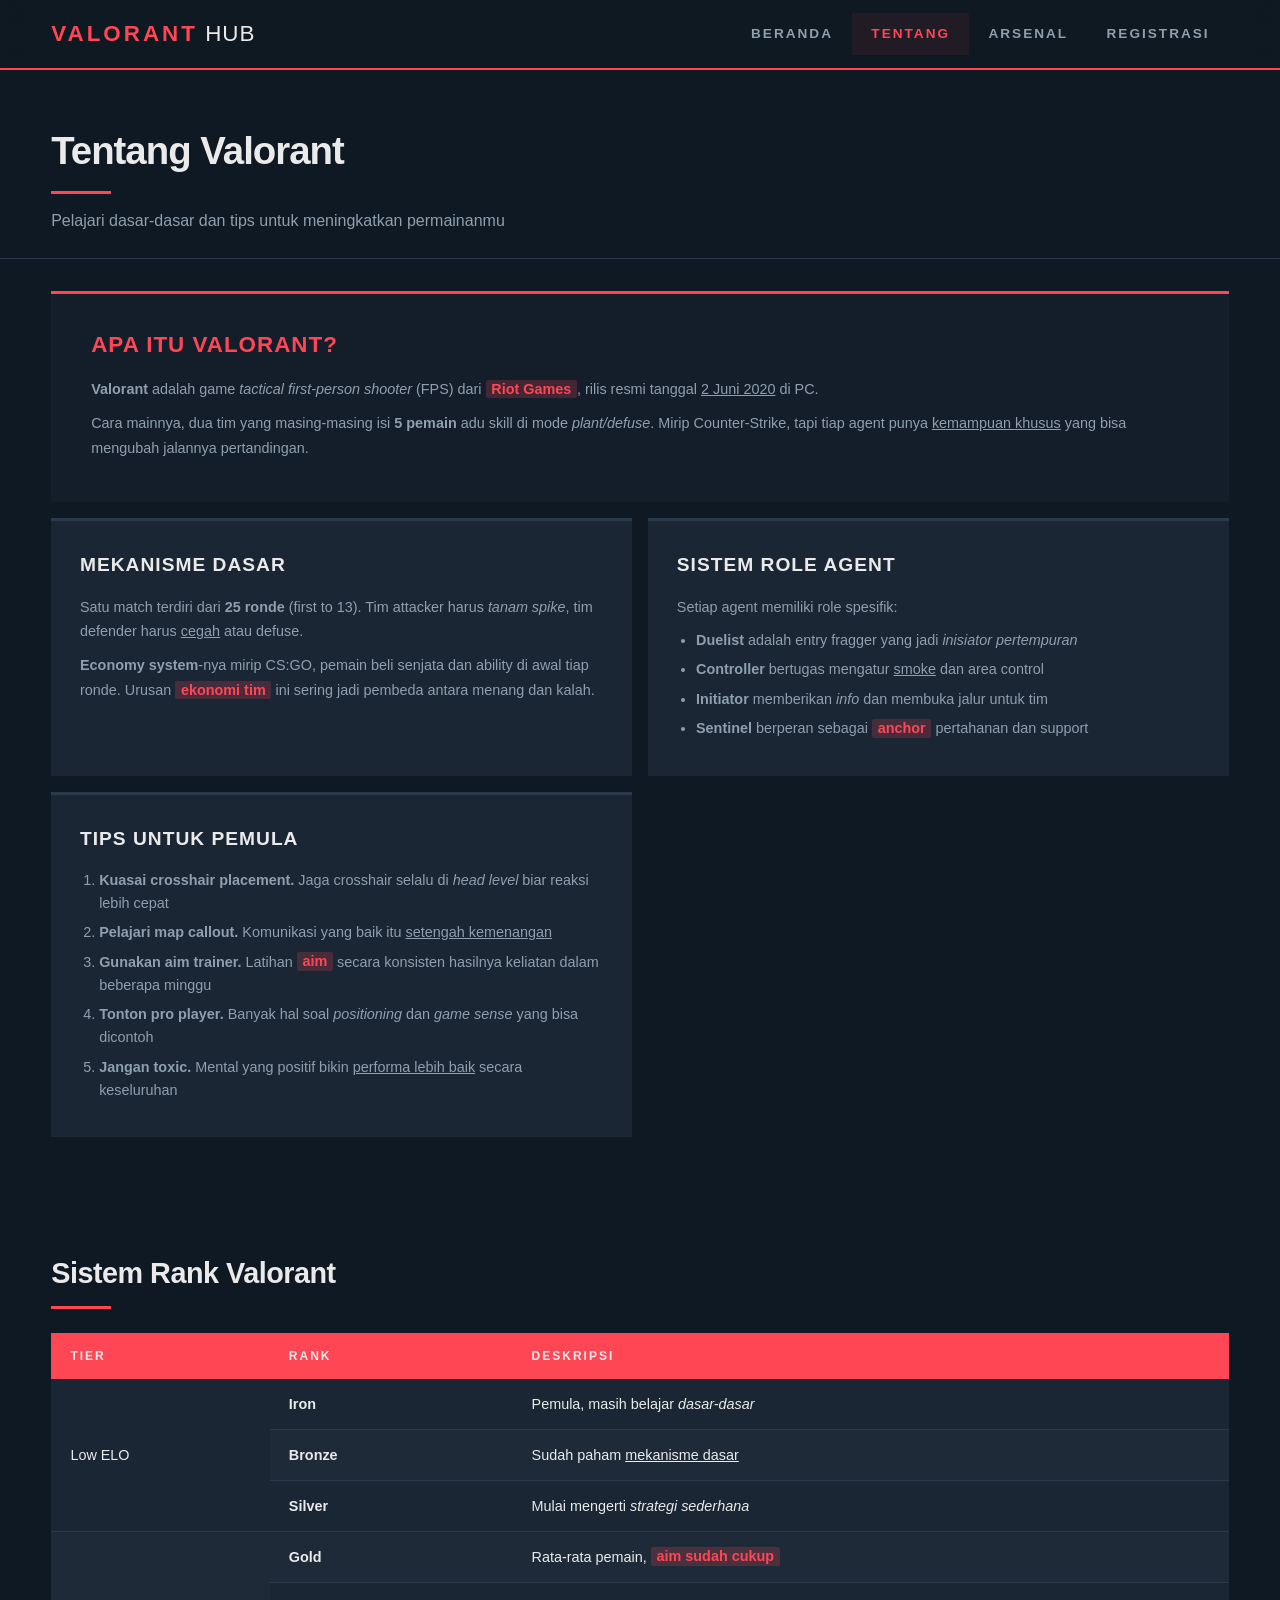
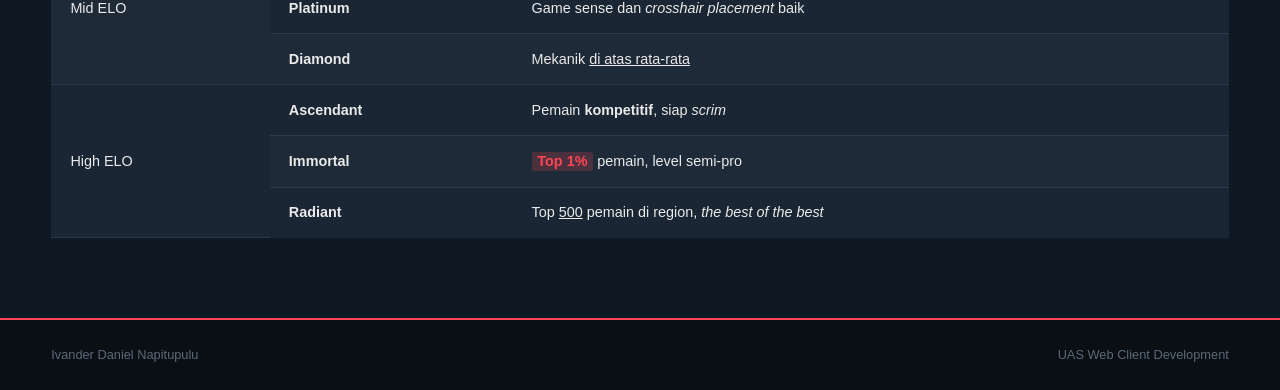
==== commit 62b9f10f: "form features update" ====
--- a/about.html
+++ b/about.html
@@ -14,6 +14,7 @@
         <li><a href="index.html">Beranda</a></li>
         <li><a href="about.html" class="active">Tentang</a></li>
         <li><a href="gallery.html">Arsenal</a></li>
+        <li><a href="registrasi.html">Registrasi</a></li>
       </ul>
       <div class="hamburger" onclick="toggleMenu()">
         <span></span>
@@ -126,7 +127,7 @@
 
   <footer>
     <p>Ivander Daniel Napitupulu</p>
-    <p>UTS Web Client Development</p>
+    <p>UAS Web Client Development</p>
   </footer>
 
   <script>
--- a/style.css
+++ b/style.css
@@ -260,13 +260,13 @@
 }
 
 .feature-card:first-child p {
-  color: rgba(255,255,255,0.85);
+  color: rgba(255, 255, 255, 0.85);
   font-size: 1rem;
   line-height: 1.7;
 }
 
 .feature-card:first-child .feature-icon {
-  color: rgba(255,255,255,0.25);
+  color: rgba(255, 255, 255, 0.25);
 }
 
 .feature-icon {
@@ -330,7 +330,7 @@
 }
 
 tbody tr:nth-child(even) {
-  background: rgba(255,255,255,0.02);
+  background: rgba(255, 255, 255, 0.02);
 }
 
 tbody tr:hover {
@@ -413,7 +413,8 @@
   font-size: 0.9rem;
 }
 
-.about-card ul, .about-card ol {
+.about-card ul,
+.about-card ol {
   padding-left: 1.2rem;
   color: var(--text-muted);
   font-size: 0.9rem;
@@ -697,7 +698,8 @@
     font-size: 0.8rem;
   }
 
-  th, td {
+  th,
+  td {
     padding: 0.6rem 0.8rem;
   }
 
@@ -737,3 +739,266 @@
     padding: 1.5rem;
   }
 }
+
+.registrasi-section {
+  padding: 0 4% 4rem;
+}
+
+.registrasi-layout {
+  display: grid;
+  grid-template-columns: 1.2fr 0.8fr;
+  gap: 2rem;
+  align-items: start;
+}
+
+.form-panel {
+  background: var(--bg-card);
+  padding: 2.5rem 2rem;
+  border-left: 3px solid var(--primary);
+  display: flex;
+  flex-direction: column;
+  gap: 1.5rem;
+}
+
+.form-panel h2 {
+  font-size: 1.4rem;
+  font-weight: 800;
+  color: var(--primary);
+  text-transform: uppercase;
+  letter-spacing: 1px;
+}
+
+.form-group {
+  margin-bottom: 1.25rem;
+  position: relative;
+}
+
+.form-label {
+  display: block;
+  font-size: 0.85rem;
+  font-weight: 600;
+  color: var(--text-muted);
+  margin-bottom: 0.5rem;
+  text-transform: uppercase;
+  letter-spacing: 0.5px;
+}
+
+.form-label span {
+  color: var(--primary);
+}
+
+.form-control {
+  width: 100%;
+  padding: 0.75rem 1rem;
+  font-family: inherit;
+  font-size: 0.9rem;
+  color: var(--text);
+  background-color: var(--bg-card-alt);
+  border: 1px solid var(--border);
+  border-radius: 2px;
+  outline: none;
+  transition: border-color 0.2s, box-shadow 0.2s, background-color 0.2s;
+}
+
+.form-control::placeholder {
+  color: var(--text-dim);
+}
+
+.form-control:focus {
+  border-color: var(--primary);
+  box-shadow: 0 0 0 2px rgba(255, 70, 85, 0.25);
+  background-color: var(--bg-card);
+}
+
+textarea.form-control {
+  resize: vertical;
+  min-height: 120px;
+}
+
+select.form-control {
+  appearance: none;
+  background-image: url("data:image/svg+xml,%3Csvg xmlns='http://www.w3.org/2000/svg' viewBox='0 0 20 20' fill='%238F9FAE'%3E%3Cpath fill-rule='evenodd' d='M5.293 7.293a1 1 0 011.414 0L10 10.586l3.293-3.293a1 1 0 111.414 1.414l-4 4a1 1 0 01-1.414 0l-4-4a1 1 0 010-1.414z' clip-rule='evenodd'/%3E%3C/svg%3E");
+  background-repeat: no-repeat;
+  background-position: right 12px center;
+  background-size: 16px;
+  padding-right: 32px;
+}
+
+select.form-control option {
+  background-color: var(--bg-card);
+  color: var(--text);
+}
+
+.form-control.is-invalid {
+  border-color: #FF4655;
+  background-color: rgba(255, 70, 85, 0.05);
+}
+
+.form-control.is-invalid:focus {
+  box-shadow: 0 0 0 2px rgba(255, 70, 85, 0.25);
+}
+
+.form-control.is-valid {
+  border-color: #10B981;
+  background-color: rgba(16, 185, 129, 0.05);
+  background-image: url("data:image/svg+xml,%3Csvg xmlns='http://www.w3.org/2000/svg' viewBox='0 0 20 20' fill='%2310B981'%3E%3Cpath fill-rule='evenodd' d='M10 18a8 8 0 100-16 8 8 0 000 16zm3.707-9.293a1 1 0 00-1.414-1.414L9 10.586 7.707 9.293a1 1 0 00-1.414 1.414l2 2a1 1 0 001.414 0l4-4z' clip-rule='evenodd'/%3E%3C/svg%3E");
+  background-repeat: no-repeat;
+  background-position: right 12px center;
+  background-size: 18px;
+  padding-right: 38px;
+}
+
+.error-message {
+  color: #FF4655;
+  font-size: 0.75rem;
+  font-weight: 500;
+  margin-top: 0.4rem;
+  display: none;
+}
+
+.btn-submit-container {
+  margin-top: 1.5rem;
+}
+
+.btn-form {
+  border: none;
+  outline: none;
+  cursor: pointer;
+  width: 100%;
+  text-align: center;
+}
+
+.status-panel {
+  background: var(--bg-card-alt);
+  padding: 2rem;
+  border-top: 3px solid var(--border);
+  transition: border-color 0.2s;
+}
+
+.status-panel:hover {
+  border-top-color: var(--primary);
+}
+
+.status-panel h3 {
+  font-size: 1.1rem;
+  font-weight: 800;
+  color: var(--text);
+  margin-bottom: 1.2rem;
+  text-transform: uppercase;
+  letter-spacing: 1px;
+  display: flex;
+  align-items: center;
+  gap: 8px;
+}
+
+.status-panel h3 svg {
+  fill: var(--primary);
+  width: 18px;
+  height: 18px;
+}
+
+.status-empty {
+  display: flex;
+  flex-direction: column;
+  align-items: center;
+  justify-content: center;
+  padding: 2.5rem 1rem;
+  text-align: center;
+  color: var(--text-dim);
+  gap: 12px;
+}
+
+.status-empty svg {
+  fill: var(--text-dim);
+  width: 48px;
+  height: 48px;
+  opacity: 0.5;
+}
+
+.status-active {
+  display: flex;
+  flex-direction: column;
+  gap: 1.25rem;
+}
+
+.success-banner {
+  display: flex;
+  align-items: center;
+  gap: 8px;
+  background: rgba(16, 185, 129, 0.1);
+  border: 1px solid #10B981;
+  color: #10B981;
+  font-weight: 700;
+  font-size: 0.85rem;
+  padding: 0.6rem 1rem;
+  border-radius: 2px;
+}
+
+.success-banner svg {
+  fill: #10B981;
+  width: 16px;
+  height: 16px;
+}
+
+.detail-list {
+  display: flex;
+  flex-direction: column;
+  gap: 1rem;
+}
+
+.detail-item {
+  border-bottom: 1px solid var(--border);
+  padding-bottom: 0.6rem;
+}
+
+.detail-item:last-child {
+  border-bottom: none;
+  padding-bottom: 0;
+}
+
+.detail-label {
+  font-size: 0.7rem;
+  font-weight: 700;
+  color: var(--text-muted);
+  text-transform: uppercase;
+  letter-spacing: 1px;
+}
+
+.detail-value {
+  font-size: 0.9rem;
+  color: var(--text);
+  font-weight: 600;
+  margin-top: 0.2rem;
+  word-break: break-word;
+}
+
+.btn-cancel {
+  display: block;
+  width: 100%;
+  padding: 0.75rem;
+  border: 1px dashed #FF4655;
+  color: #FF4655;
+  background: transparent;
+  border-radius: 2px;
+  font-family: inherit;
+  font-size: 0.8rem;
+  font-weight: 700;
+  cursor: pointer;
+  text-align: center;
+  text-transform: uppercase;
+  letter-spacing: 1px;
+  transition: background 0.2s, border-style 0.2s;
+  margin-top: 1.5rem;
+}
+
+.btn-cancel:hover {
+  background: rgba(255, 70, 85, 0.05);
+  border-style: solid;
+}
+
+@media (max-width: 1024px) {
+  .registrasi-layout {
+    grid-template-columns: 1fr;
+    gap: 1.5rem;
+  }
+}
